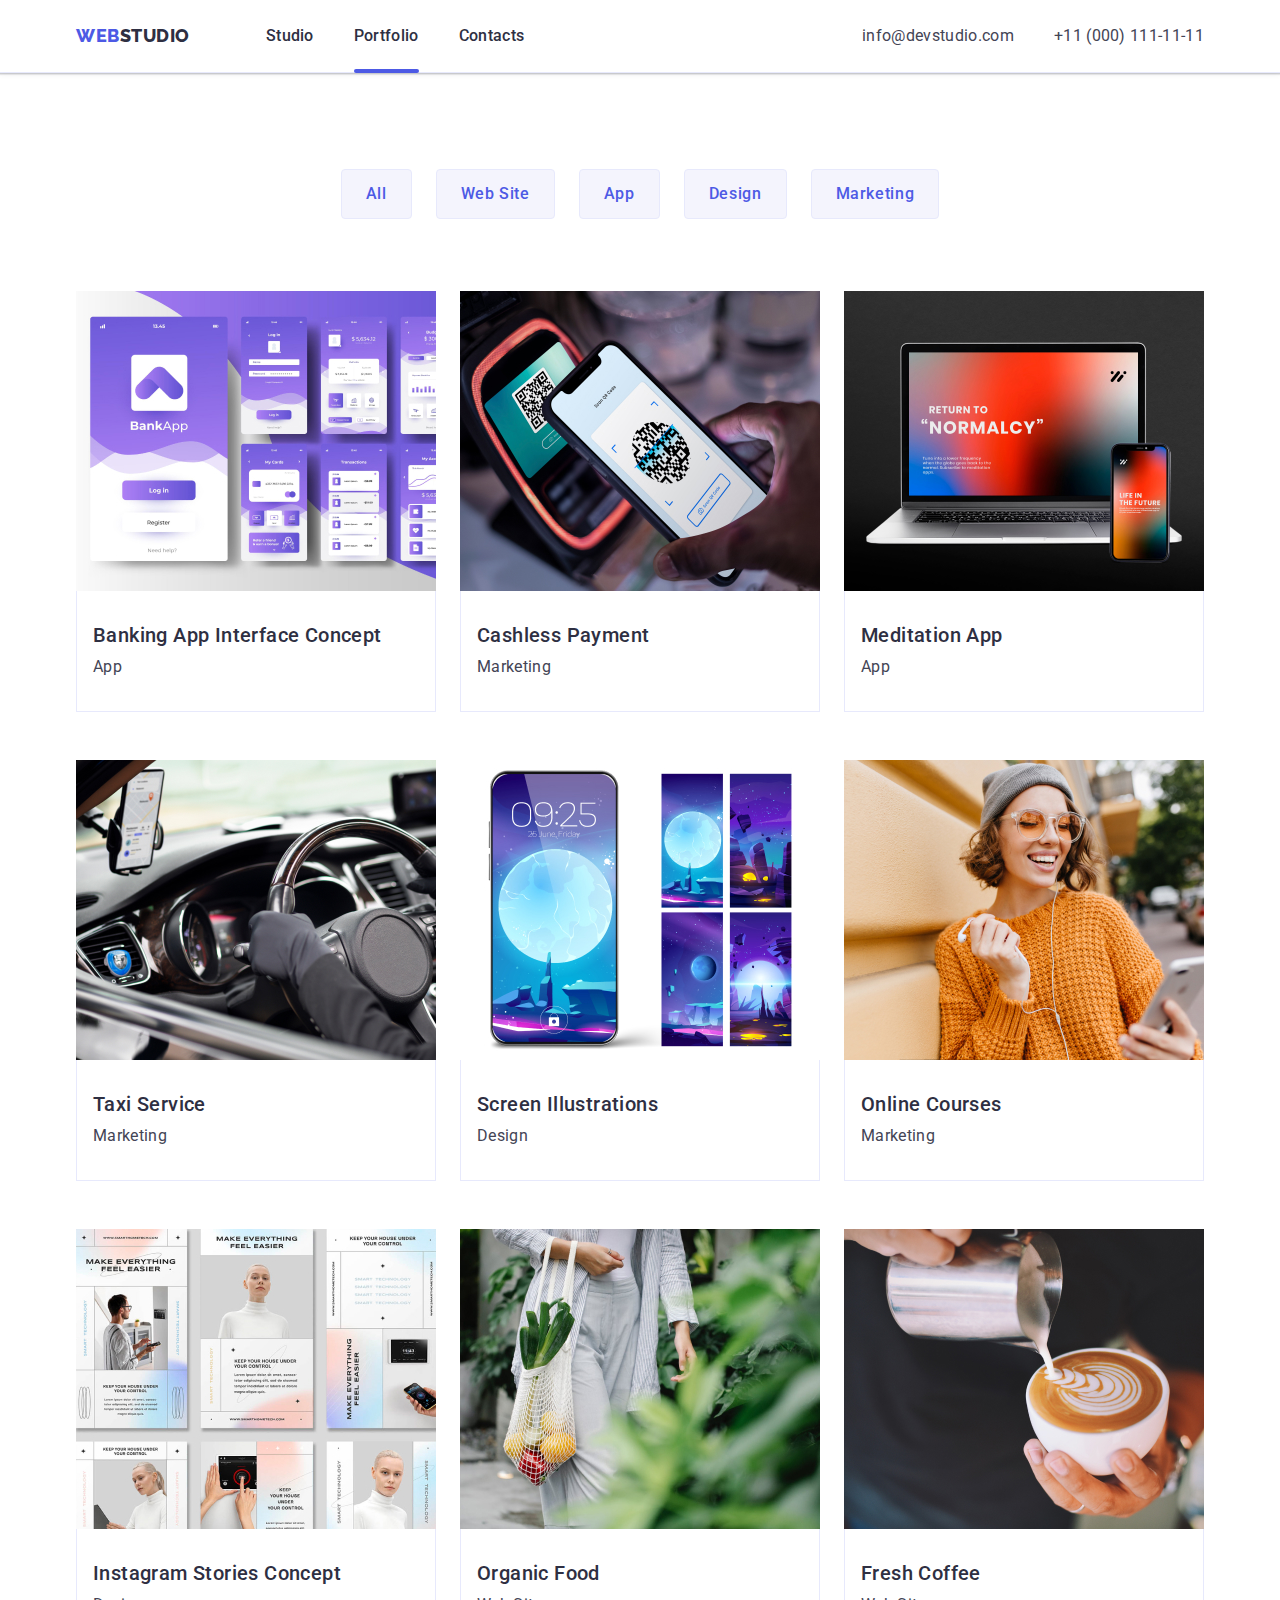
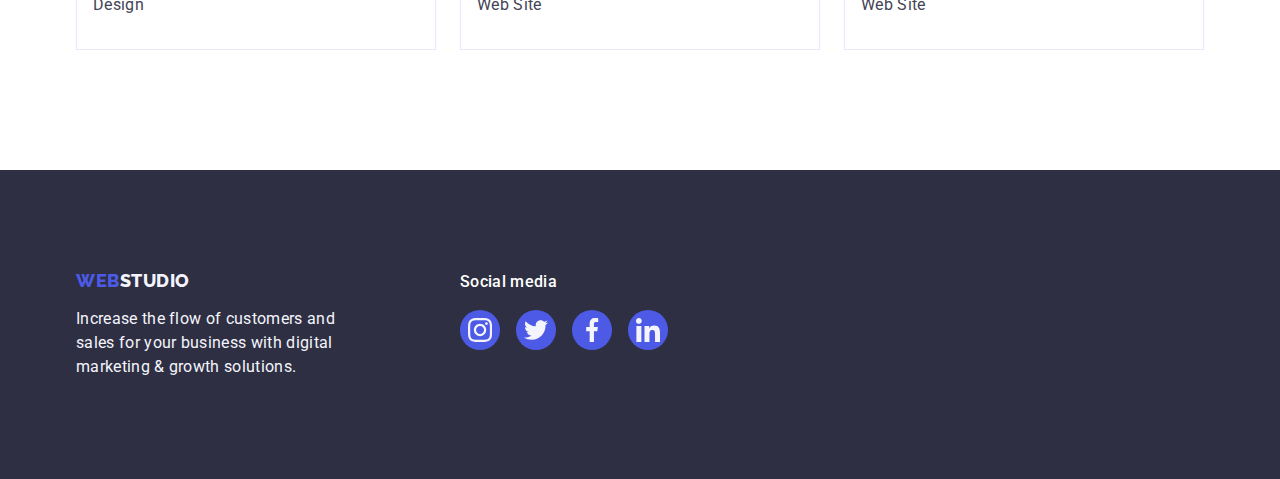
==== portfolio.html @ 4b66724e "Add files via upload" ====
<!DOCTYPE html>
<html lang="en">
  <head>
    <meta charset="UTF-8" />
    <meta http-equiv="X-UA-Compatible" content="IE=edge" />
    <meta name="viewport" content="width=device-width, initial-scale=1.0" />
    <title>Document</title>
    <link rel="preconnect" href="https://fonts.googleapis.com" />
    <link rel="preconnect" href="https://fonts.gstatic.com" crossorigin />
    <link
      href="https://fonts.googleapis.com/css2?family=Raleway:wght@800&family=Roboto:wght@400;500;700;900&display=swap"
      rel="stylesheet"
    />
    <link
      rel="stylesheet"
      href="https://cdnjs.cloudflare.com/ajax/libs/modern-normalize/1.1.0/modern-normalize.min.css"
    />
    <link rel="stylesheet" href="./css/styles.css" />
  </head>
  <body class="page">
    <!-- Хедер -->
    <header class="page-header">
      <div class="container">
        <nav class="main-nav">
          <a href="./index.html" class="logo link">
            Web<span class="logo-primary">Studio</span></a
          >
          <ul class="site-nav list">
            <li class="header-item">
              <a class="header-active" href="./index.html" class="link"
                >Studio</a
              >
            </li>
            <li class="header-item">
              <a
                class="header-active current"
                href="./portfolio.html"
                class="link"
                >Portfolio</a
              >
            </li>
            <li class="header-item">
              <a class="header-active" href="" class="link">Contacts</a>
            </li>
          </ul>
          <address class="address">
            <ul class="address-list">
              <li>
                <a href="mailto:info@devstudio.com" class="link"
                  >info@devstudio.com</a
                >
              </li>
              <li>
                <a href="tel:+110001111111" class="link">+11 (000) 111-11-11</a>
              </li>
            </ul>
          </address>
        </nav>
      </div>
    </header>
    <main>
      <!-- Секція кнопок-фільтрів -->
      <section class="section-portfolio">
        <div class="container">
          <h1 class="visually-hidden">Filters</h1>
          <ul class="button-list">
            <li>
              <button type="button" class="button secondary pointer">
                All
              </button>
            </li>
            <li>
              <button type="button" class="button secondary pointer">
                Web Site
              </button>
            </li>
            <li>
              <button type="button" class="button secondary pointer">
                App
              </button>
            </li>
            <li>
              <button type="button" class="button secondary pointer">
                Design
              </button>
            </li>
            <li>
              <button type="button" class="button secondary pointer">
                Marketing
              </button>
            </li>
          </ul>

          <!-- Портфоліо -->
          <ul class="list-portfolio">
            <li class="portfolio-items">
              <a href="" class="portfolio-link">
                <div class="image-box">
                  <img
                    src="./images/banking.jpg"
                    alt="photo of Banking App Interface Concept"
                    width="360"
                  />
                  <div class="overlay">
                    <p class="overlay-text">
                      14 Stylish and User-Friendly App Design Concepts · Task
                      Manager App · Calorie Tracker App · Exotic Fruit Ecommerce
                      App · Cloud Storage App
                    </p>
                  </div>
                </div>
                <div class="portfolio-text">
                  <h2 class="section-list">Banking App Interface Concept</h2>
                  <p class="portfolio-description">App</p>
                </div>
              </a>
            </li>
            <li class="portfolio-items">
              <a href="" class="portfolio-link">
                <div class="image-box">
                  <img
                    src="./images/cashless.jpg"
                    alt="photo of Cashless Payment"
                    width="360"
                  />
                  <div class="overlay">
                    <p class="overlay-text">
                      14 Stylish and User-Friendly App Design Concepts · Task
                      Manager App · Calorie Tracker App · Exotic Fruit Ecommerce
                      App · Cloud Storage App
                    </p>
                  </div>
                </div>
                <div class="portfolio-text">
                  <h2 class="section-list">Cashless Payment</h2>
                  <p class="portfolio-description">Marketing</p>
                </div>
              </a>
            </li>
            <li class="portfolio-items">
              <a href="" class="portfolio-link">
                <div class="image-box">
                  <img
                    src="./images/meditationapp.jpg"
                    alt="photo of interface of Meditation App"
                    width="360"
                  />
                  <div class="overlay">
                    <p class="overlay-text">
                      14 Stylish and User-Friendly App Design Concepts · Task
                      Manager App · Calorie Tracker App · Exotic Fruit Ecommerce
                      App · Cloud Storage App
                    </p>
                  </div>
                </div>
                <div class="portfolio-text">
                  <h2 class="section-list">Meditation App</h2>
                  <p class="portfolio-description">App</p>
                </div>
              </a>
            </li>
            <li class="portfolio-items">
              <a href="" class="portfolio-link">
                <div class="image-box">
                  <img
                    src="./images/taxi.jpg"
                    alt="photo of steering wheel and hands"
                    width="360"
                  />
                  <div class="overlay">
                    <p class="overlay-text">
                      14 Stylish and User-Friendly App Design Concepts · Task
                      Manager App · Calorie Tracker App · Exotic Fruit Ecommerce
                      App · Cloud Storage App
                    </p>
                  </div>
                </div>
                <div class="portfolio-text">
                  <h2 class="section-list">Taxi Service</h2>
                  <p class="portfolio-description">Marketing</p>
                </div>
              </a>
            </li>
            <li class="portfolio-items">
              <a href="" class="portfolio-link">
                <div class="image-box">
                  <img
                    src="./images/screen.jpg"
                    alt="photo of Screen Illustrations"
                    width="360"
                  />
                  <div class="overlay">
                    <p class="overlay-text">
                      14 Stylish and User-Friendly App Design Concepts · Task
                      Manager App · Calorie Tracker App · Exotic Fruit Ecommerce
                      App · Cloud Storage App
                    </p>
                  </div>
                </div>
                <div class="portfolio-text">
                  <h2 class="section-list">Screen Illustrations</h2>
                  <p class="portfolio-description">Design</p>
                </div>
              </a>
            </li>
            <li class="portfolio-items">
              <a href="" class="portfolio-link">
                <div class="image-box">
                  <img
                    src="./images/online.jpg"
                    alt="photo of woman talking on her phone by video connection"
                    width="360"
                  />
                  <div class="overlay">
                    <p class="overlay-text">
                      14 Stylish and User-Friendly App Design Concepts · Task
                      Manager App · Calorie Tracker App · Exotic Fruit Ecommerce
                      App · Cloud Storage App
                    </p>
                  </div>
                </div>
                <div class="portfolio-text">
                  <h2 class="section-list">Online Courses</h2>
                  <p class="portfolio-description">Marketing</p>
                </div>
              </a>
            </li>
            <li class="portfolio-items">
              <a href="" class="portfolio-link">
                <div class="image-box">
                  <img
                    src="./images/instagram.jpg"
                    alt="photo of instructions how to make Instagram Stories"
                    width="360"
                  />
                  <div class="overlay">
                    <p class="overlay-text">
                      14 Stylish and User-Friendly App Design Concepts · Task
                      Manager App · Calorie Tracker App · Exotic Fruit Ecommerce
                      App · Cloud Storage App
                    </p>
                  </div>
                </div>
                <div class="portfolio-text">
                  <h2 class="section-list">Instagram Stories Concept</h2>
                  <p class="portfolio-description">Design</p>
                </div>
              </a>
            </li>
            <li class="portfolio-items">
              <a href="" class="portfolio-link">
                <div class="image-box">
                  <img
                    src="./images/organic.jpg"
                    alt="photo of woman carrying fruits"
                    width="360"
                  />
                  <div class="overlay">
                    <p class="overlay-text">
                      14 Stylish and User-Friendly App Design Concepts · Task
                      Manager App · Calorie Tracker App · Exotic Fruit Ecommerce
                      App · Cloud Storage App
                    </p>
                  </div>
                </div>
                <div class="portfolio-text">
                  <h2 class="section-list">Organic Food</h2>
                  <p class="portfolio-description">Web Site</p>
                </div>
              </a>
            </li>
            <li class="portfolio-items">
              <a href="" class="portfolio-link">
                <div class="image-box">
                  <img
                    src="./images/fresh.jpg"
                    alt="photo of man making coffee"
                    width="360"
                  />
                  <div class="overlay">
                    <p class="overlay-text">
                      14 Stylish and User-Friendly App Design Concepts · Task
                      Manager App · Calorie Tracker App · Exotic Fruit Ecommerce
                      App · Cloud Storage App
                    </p>
                  </div>
                </div>
                <div class="portfolio-text">
                  <h2 class="section-list">Fresh Coffee</h2>
                  <p class="portfolio-description">Web Site</p>
                </div>
              </a>
            </li>
          </ul>
        </div>
      </section>
    </main>

    <!-- Футер -->
    <footer class="page-footer">
      <div class="footer-container">
        <div class="footer-socials">
          <a href="./index.html" class="logo link">
            Web<span class="logo-footer">Studio</span></a
          >
          <p class="footer-description">
            Increase the flow of customers and sales for your business with
            digital marketing & growth solutions.
          </p>
        </div>
        <div>
          <p class="footer-media">Social media</p>
          <ul class="footer-list">
            <li class="footer-item">
              <a class="footer-link" href="">
                <svg class="footer-net" width="24" height="24">
                  <use href="./images/icons.svg#icon-instagram"></use>
                </svg>
              </a>
            </li>
            <li class="footer-item">
              <a class="footer-link" href="">
                <svg class="footer-net" width="24" height="24">
                  <use href="./images/icons.svg#icon-twitter"></use>
                </svg>
              </a>
            </li>
            <li class="footer-item">
              <a class="footer-link" href="">
                <svg class="footer-net" width="24" height="24">
                  <use href="./images/icons.svg#icon-facebook"></use>
                </svg>
              </a>
            </li>
            <li class="footer-item">
              <a class="footer-link" href="">
                <svg class="footer-net" width="24" height="24">
                  <use href="./images/icons.svg#icon-linkedin"></use>
                </svg>
              </a>
            </li>
          </ul>
        </div>
      </div>
    </footer>
  </body>
</html>
---- css/styles.css ----
:root {
  --primary-text-color: #2e2f42;
  --secondary-text-color: #434455;
  --primary-white-color: #ffffff;
  --secondary-white-color: #f4f4fd;
  --accent-color: #4d5ae5;
  --accent-hover-color: #404bbf;
  --border-btn-color: #e7e9fc;
  --footer-hover-color: #31d0aa;
  --animation-transition: 250ms cubic-bezier(0.4, 0, 0.2, 1);
}
body {
  color: var(--secondary-text-color);
  background-color: var(--primary-white-color);
  font-family: Roboto, sans-serif;
  letter-spacing: 0.02em;
}
/* колір основного тексту #2E2F42 */
/* колір меншого тексту #434455 */
/* білий колір #FFFFFF */
/* синій з вебстудіо і тексту кнопок фільтру #4D5AE5 */
/* фон кнопок фільтру при наведенні #404BBF */
/* фон кнопок фільтру без наведення і текст футера #F4F4FD */

/* Логотипи */
.logo {
  display: inline-block;
  color: var(--accent-color);
  font-family: Raleway, sans-serif;
  letter-spacing: 0.03em;
  font-weight: 800;
  font-size: 18px;
  line-height: 1.17;
  text-transform: uppercase;
  margin-right: 76px;
}
footer .logo {
  margin-bottom: 16px;
}
.logo-primary {
  color: var(--primary-text-color);
  font-family: Raleway, sans-serif;
  letter-spacing: 0.03em;
  font-weight: 800;
  font-size: 18px;
  line-height: 1.17;
  text-transform: uppercase;
}
.logo-footer {
  color: var(--secondary-white-color);
  font-family: Raleway, sans-serif;
  letter-spacing: 0.03em;
  font-weight: 800;
  font-size: 18px;
  line-height: 1.17;
  text-transform: uppercase;
}

/* Атрибути */
.link {
  text-decoration: none;
}
.list {
  padding: 0;
  margin: 0;
  list-style: none;
  display: flex;
  justify-content: center;
  gap: 24px;
}
img {
  display: block;
}
p {
  margin: 0;
}

/* Хедер */
.page-header {
  border-bottom: 1px solid #e7e9fc;
  box-shadow: 0px 2px 1px rgba(46, 47, 66, 0.08),
    0px 1px 1px rgba(46, 47, 66, 0.16), 0px 1px 6px rgba(46, 47, 66, 0.08);
}
.main-nav {
  display: flex;
  align-items: center;
}
.site-nav {
  display: flex;
  gap: 40px;
}
.site-nav a {
  display: block;
  color: var(--primary-text-color);
  font-weight: 500;
  font-size: 16px;
  line-height: 1.5;
  text-decoration: none;
  padding-top: 24px;
  padding-bottom: 24px;
  transition: color var(--animation-transition);
}
.site-nav a:hover,
.site-nav a:focus {
  color: var(--accent-hover-color);
}
.site-nav a {
  position: relative;
}
.current::after {
  display: block;
  content: "";
  position: absolute;
  border-radius: 2px;
  background-color: var(--accent-color);
  width: 100%;
  height: 4px;
  bottom: -1px;
  left: 0;
}
/* contacts */
.address-list {
  padding: 0;
  margin: 0;
  list-style: none;
  display: flex;
  gap: 40px;
}
address a {
  display: flex;
  color: var(--secondary-text-color);
  font-weight: 400;
  font-size: 16px;
  line-height: 1.5;
  text-decoration: none;
  transition: color var(--animation-transition);
}
.address {
  font-style: normal;
  margin-left: auto;
}
.address .link:hover,
.address .link:focus {
  color: var(--accent-hover-color);
}

/* Герой */
.hero-title {
  color: var(--primary-white-color);
  font-weight: 700;
  font-size: 56px;
  line-height: 1.07;
  letter-spacing: 0.02em;
  margin: auto;
  margin-bottom: 48px;
  max-width: 496px;
  text-align: center;
}
.hero {
  background-color: var(--primary-text-color);
  background-image: linear-gradient(
      rgba(46, 47, 66, 0.7),
      rgba(46, 47, 66, 0.7)
    ),
    url(../images/people-office.jpg);
  max-width: 1440px;
  text-align: center;
  padding-top: 188px;
  padding-bottom: 188px;
  background-repeat: no-repeat;
  background-position: center;
  background-size: cover;
  margin-left: auto;
  margin-right: auto;
}

/* Секція ВЛАСТИВОСТІ */
.section-features {
  padding-top: 120px;
  padding-bottom: 120px;
}
.features-list {
  padding: 0;
  margin: 0;
  list-style: none;
  display: flex;
  gap: 24px;
}
.feature-name {
  width: calc((100% - 72px) / 4);
}
.features-icons {
  display: flex;
  align-items: center;
  justify-content: center;
  height: 112px;
  background-color: var(--secondary-white-color);
  border-radius: 4px;
  margin-bottom: 8px;
}
.features-title {
  margin-top: 8px;
  margin-bottom: 8px;
  color: var(--primary-text-color);
  font-weight: 500;
  font-size: 20px;
  line-height: 1.2;
  letter-spacing: 0.02em;
}
.features-description {
  color: var(--secondary-text-color);
  font-weight: 400;
  font-size: 16px;
  line-height: 1.5;
  margin-top: 0;
  margin-bottom: 0;
}

/* Секція РОБОТИ */
.section-works {
  padding-bottom: 120px;
}
.works-list {
  padding: 0;
  margin: 0;
  list-style: none;
  display: flex;
  gap: 24px;
}
.section-title {
  margin-top: 0;
  margin-bottom: 72px;
  color: var(--primary-text-color);
  font-weight: 700;
  font-size: 36px;
  line-height: 1.1;
  text-align: center;
  text-transform: capitalize;
  letter-spacing: 0.02em;
}

/* Секція КОМАНДА */
.section-description {
  color: var(--secondary-text-color);
  font-weight: 400;
  font-size: 16px;
  line-height: 1.5;
  margin-top: 0;
  margin-bottom: 8px;
}
.section-team {
  background-color: var(--secondary-white-color);
  padding-top: 120px;
  padding-bottom: 120px;
}
.section-workers {
  background-color: #ffffff;
  border-radius: 0px 0px 4px 4px;
  box-shadow: 0px 1px 6px rgba(46, 47, 66, 0.08),
    0px 1px 1px rgba(46, 47, 66, 0.16), 0px 2px 1px rgba(46, 47, 66, 0.08);
}
.team-list {
  padding: 0;
  margin: 0;
  list-style: none;
  display: flex;
  gap: 24px;
}
.worker {
  padding: 32px 0;
}
.worker-name {
  margin-top: 0;
  margin-bottom: 8px;
  color: var(--primary-text-color);
  font-weight: 500;
  font-size: 20px;
  line-height: 1.2;
  letter-spacing: 0.02em;
}
.section-team .worker-name {
  text-align: center;
}
.section-team .section-description {
  text-align: center;
}
.worker-socials {
  display: flex;
  justify-content: center;
  gap: 24px;
  padding: 0;
}
.social-item {
  width: 40px;
  height: 40px;
  list-style: none;
}
.social-link {
  width: 100%;
  height: 100%;
  background-color: var(--accent-color);
  border-radius: 50%;
  display: flex;
  align-items: center;
  justify-content: center;
  transition: background-color var(--animation-transition);
}
.social-link:hover,
.social-link:focus {
  background-color: var(--accent-hover-color);
}
.social-net {
  fill: var(--secondary-white-color);
}

/* Секція ЗАМОВНИКИ */
.section-customers {
  padding-top: 120px;
  padding-bottom: 120px;
}
.customers-list {
  display: flex;
  gap: 24px;
  list-style: none;
  margin-top: 0;
  margin-bottom: 0;
  padding-left: 0;
}
.customer-item {
  width: calc((100%-120px) / 6);
  height: 88px;
}
.customer-link {
  height: 100%;
  width: 100%;
  border: 1px solid #8e8f99;
  border-radius: 4px;
  display: flex;
  align-items: center;
  justify-content: center;
  color: #8e8f99;
  transition: color var(--animation-transition),
    border-color var(--animation-transition);
}
.customer-link:hover,
.customer-link:focus {
  color: var(--accent-hover-color);
  border-color: var(--accent-hover-color);
}
.customer-company {
  fill: currentColor;
}

/* секція портфоліо */
.section-portfolio {
  padding-top: 96px;
  padding-bottom: 120px;
}
.list-portfolio {
  padding: 0;
  margin: 0;
  list-style: none;
  display: flex;
  flex-wrap: wrap;
  column-gap: 24px;
  row-gap: 48px;
}
.section-list {
  color: var(--primary-text-color);
  font-weight: 500;
  font-size: 20px;
  line-height: 1.2;
  letter-spacing: 0.02em;
  margin-top: 0;
  margin-bottom: 8px;
}
.portfolio-description {
  color: var(--secondary-text-color);
  font-weight: 400;
  font-size: 16px;
  line-height: 1.5;
  margin-top: 0;
}
.portfolio-items {
  width: 360px;
}
.portfolio-text {
  padding: 32px 16px;
  border: 1px solid #e7e9fc;
  border-top: none;
}
.portfolio-link {
  text-decoration: none;
  display: block;
  transition: box-shadow var(--animation-transition);
}
.portfolio-link:hover,
.portfolio-link:focus {
  box-shadow: 0px 1px 6px rgba(46, 47, 66, 0.08),
    0px 1px 1px rgba(46, 47, 66, 0.16), 0px 2px 1px rgba(46, 47, 66, 0.08);
}
.image-box {
  position: relative;
  overflow: hidden;
}
.overlay {
  position: absolute;
  top: 0;
  left: 0;
  width: 100%;
  height: 100%;
  background-color: var(--accent-color);
  padding-left: 32px;
  padding-right: 32px;
  padding-top: 40px;
  transform: translateY(100%);
  transition: transform var(--animation-transition);
}
.portfolio-link:hover .overlay {
  transform: translateY(0%);
}
.overlay-text {
  color: var(--secondary-white-color);
}

/* Футер */
.footer-description {
  color: var(--secondary-white-color);
  font-weight: 400;
  font-size: 16px;
  line-height: 1.5;
  max-width: 264px;
  margin-top: 0;
  margin-bottom: 0;
}
.page-footer {
  background-color: var(--primary-text-color);
  padding-top: 100px;
  padding-bottom: 100px;
}
.footer-socials {
  margin-right: 120px;
}
.footer-media {
  font-weight: 500;
  font-size: 16px;
  line-height: 1.5;
  letter-spacing: 0.02em;
  color: var(--primary-white-color);
  margin: 0;
  margin-bottom: 16px;
}
.footer-list {
  display: flex;
  gap: 16px;
  list-style: none;
  padding: 0;
  margin-top: 0;
  margin-bottom: 0;
}
.footer-item {
  width: 40px;
  height: 40px;
}
.footer-link {
  width: 100%;
  height: 100%;
  background-color: var(--accent-color);
  border-radius: 50%;
  display: flex;
  align-items: center;
  justify-content: center;
  transition: background-color var(--animation-transition);
}
.footer-link:hover,
.footer-link:focus {
  background-color: var(--footer-hover-color);
}
.footer-net {
  fill: var(--secondary-white-color);
}
/* Кнопки */
button {
  color: var(--primary-white-color);
  background-color: var(--primary-text-color);
}
.button-list {
  padding: 0;
  margin: 0;
  list-style: none;
  display: flex;
  justify-content: center;
  gap: 24px;
  margin-bottom: 72px;
}
.button.primary {
  display: block;
  color: var(--primary-white-color);
  background-color: var(--accent-color);
  font-family: Roboto, sans-serif;
  font-weight: 500;
  font-size: 16px;
  line-height: 1.5;
  align-items: center;
  letter-spacing: 0.04em;
  border-radius: 4px;
  padding: 16px 32px;
  min-width: 169px;
  text-align: center;
  height: 56px;
  border: none;
  margin: 0 auto;
  transition: background-color var(--animation-transition);
}
.button.primary:hover,
.button.primary:focus {
  background-color: var(--accent-hover-color);
}
.button.secondary {
  color: var(--accent-color);
  background-color: var(--secondary-white-color);
  font-family: Roboto, sans-serif;
  font-weight: 500;
  font-size: 16px;
  line-height: 1.5;
  align-items: center;
  text-align: center;
  letter-spacing: 0.04em;
  border-radius: 4px;
  padding: 12px 24px;
  border: 1px solid var(--border-btn-color);
  transition: color var(--animation-transition),
  background-color var(--animation-transition),
  box-shadow var(--animation-transition),
  border var(--animation-transition);
}
.button.secondary:hover,
.button.secondary:focus {
  color: var(--primary-white-color);
  background-color: var(--accent-hover-color);
  border: 1px solid transparent;
  box-shadow: 0px 3px 1px rgba(0, 0, 0, 0.1), 0px 2px 1px rgba(0, 0, 0, 0.08),
    0px 2px 2px rgba(0, 0, 0, 0.12);
}
.pointer {
  cursor: pointer;
}

.visually-hidden {
  position: absolute;
  width: 1px;
  height: 1px;
  margin: -1px;
  border: 0;
  padding: 0;
  white-space: nowrap;
  clip-path: inset(100%);
  clip: rect(0 0 0 0);
  overflow: hidden;
}

/* контейнер */

.container {
  margin-left: auto;
  margin-right: auto;
  width: 1158px;
  padding-left: 15px;
  padding-right: 15px;
}
.footer-container {
  margin-left: auto;
  margin-right: auto;
  width: 1158px;
  padding-left: 15px;
  padding-right: 15px;
  display: flex;
  align-items: baseline;
}

/* МОДАЛКА */
.backdrop.is-hidden {
  opacity: 0;
  visibility: hidden;
  pointer-events: none;
}
.backdrop {
  position: fixed;
  width: 100%;
  height: 100%;
  top: 0;
  left: 0;
  background: rgba(46, 47, 66, 0.4);
  transition: opacity var(--animation-transition),
    visibility var(--animation-transition);
}
.modal {
  position: absolute;
  top: 50%;
  left: 50%;
  transform: translate(-50%, -50%) scale(1);
  width: 408px;
  min-height: 584px;
  background-color: #fcfcfc;
  border-radius: 4px;
  box-shadow: 0px 1px 1px rgba(0, 0, 0, 0.14), 0px 1px 3px rgba(0, 0, 0, 0.12),
    0px 2px 1px rgba(0, 0, 0, 0.2);
  transition: transform var(--animation-transition);
}
.backdrop.is-hidden .modal {
  transform: translate(-50%, -50%) scale(0.4);
}
.close-btn {
  position: absolute;
  display: flex;
  align-items: center;
  justify-content: center;
  right: 32px;
  top: 32px;
  width: 24px;
  height: 24px;
  border-radius: 50%;
  background-color: var(--border-btn-color);
  border: 1px solid rgba(0, 0, 0, 0.1);
  cursor: pointer;
}
.modal-close {
  color: var(--primary-text-color);
}
.close-btn:hover,
.close-btn:focus {
  background-color: var(--accent-hover-color);
}
.close-btn:hover .modal-close {
  fill: var(--primary-white-color);
}
.close-btn:focus .modal-close {
  fill: var(--primary-white-color);
}
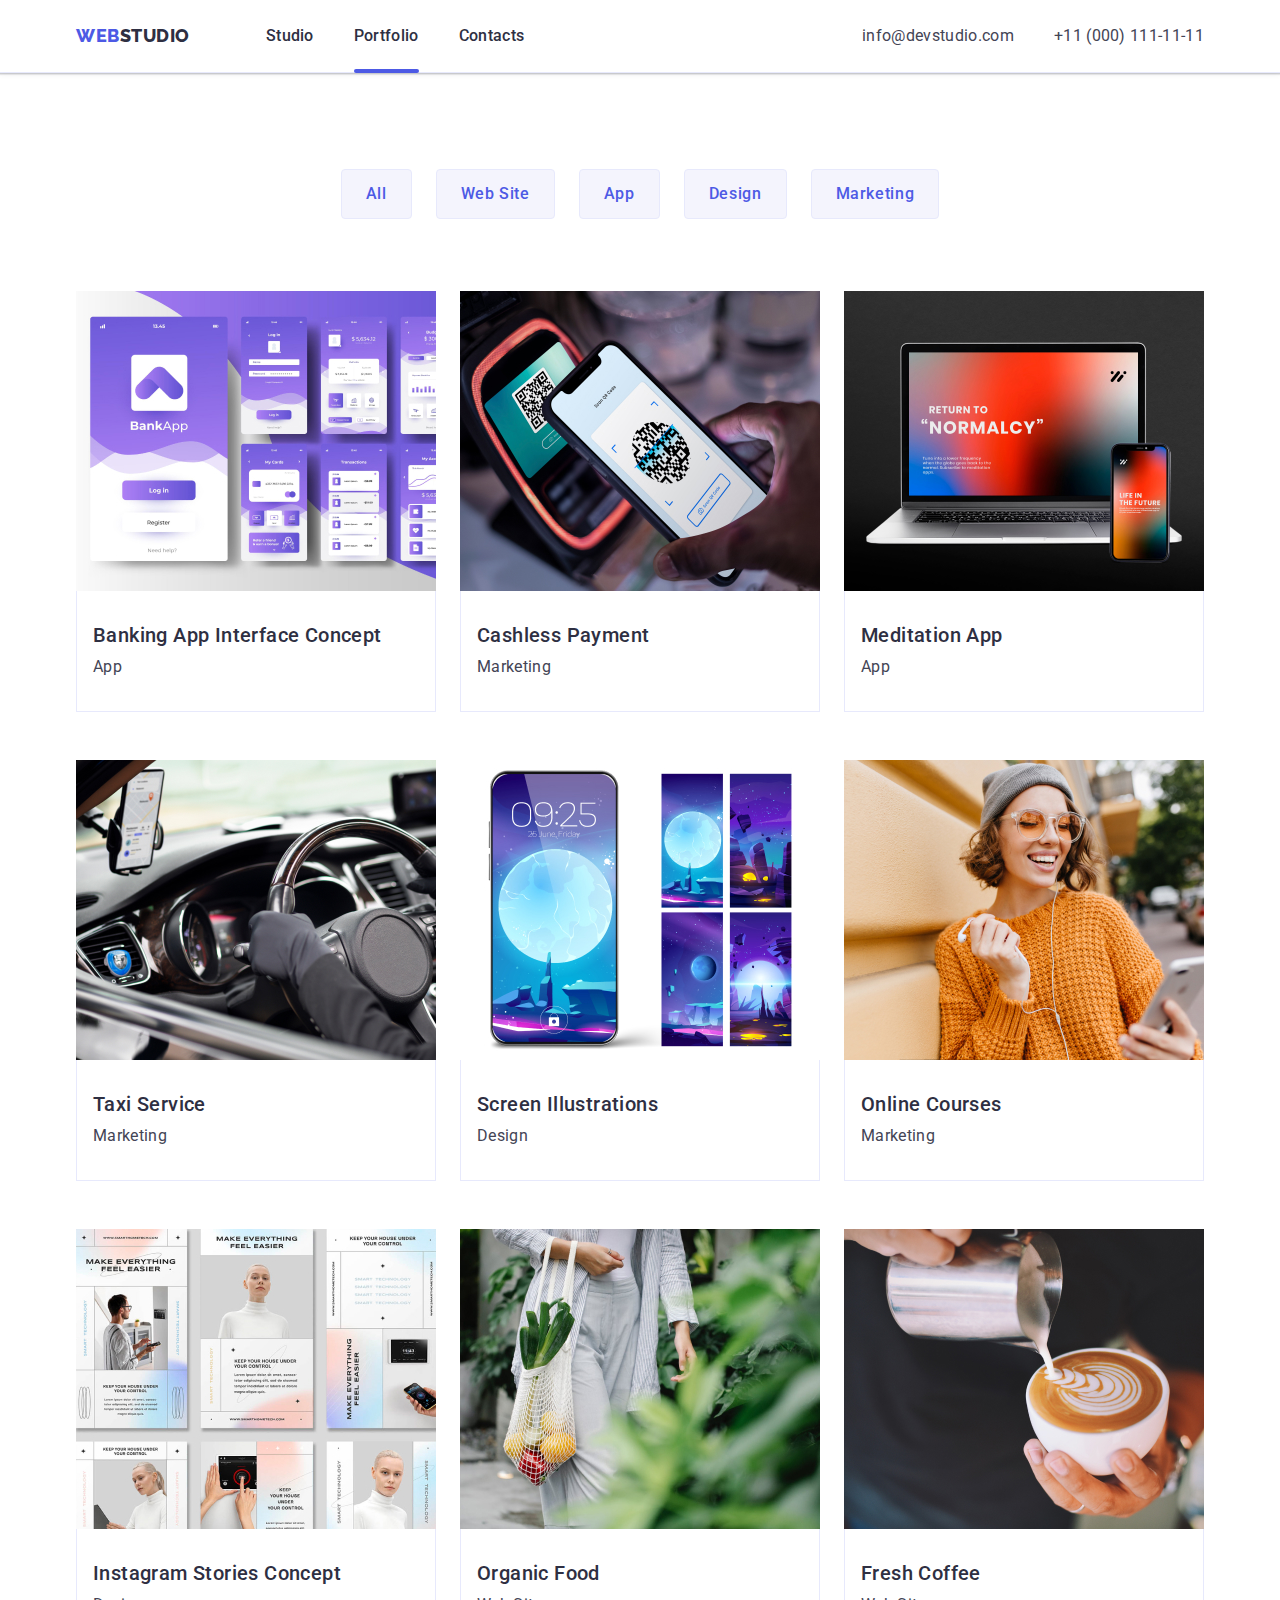
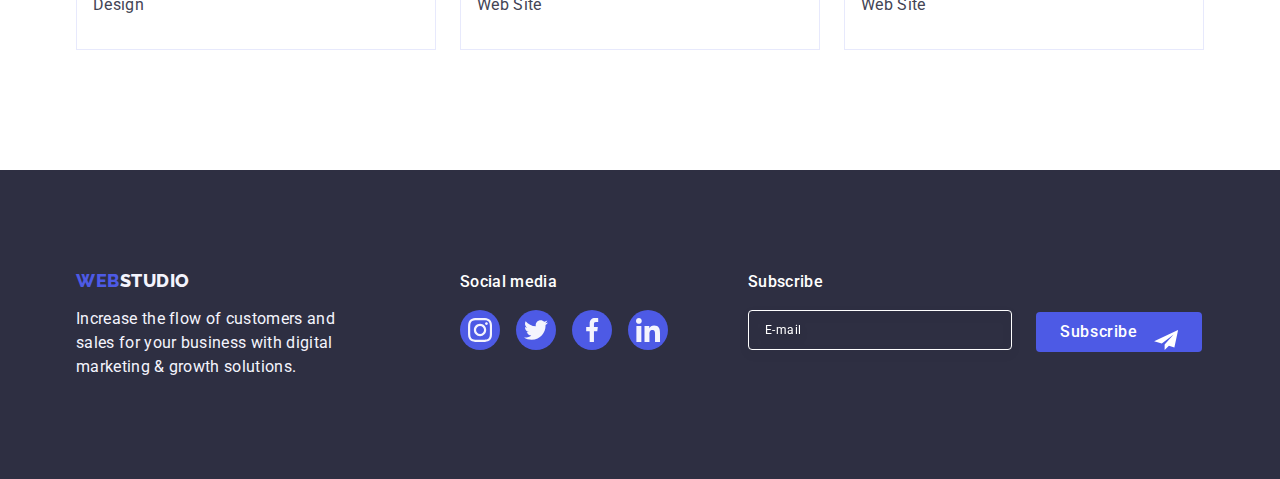
==== commit 9bf649ef: "add footer subcr" ====
--- a/portfolio.html
+++ b/portfolio.html
@@ -341,6 +341,28 @@
             </li>
           </ul>
         </div>
+        <div>
+          <p class="footer-media">Subscribe</p>
+          <ul class="label-list">
+            <li>
+              <label class="footer-label" for="">
+                <textarea
+                  class="footer-email"
+                  name="email"
+                  placeholder="E-mail"
+                ></textarea>
+              </label>
+            </li>
+            <li>
+              <button class="footer-btn" type="submit">
+                Subscribe
+                <svg class="subscribe-icon" width="24" height="20">
+                  <use href="./images/subscribe.svg#icon-icon-subscribe"></use>
+                </svg>
+              </button>
+            </li>
+          </ul>
+        </div>
       </div>
     </footer>
   </body>
--- a/css/styles.css
+++ b/css/styles.css
@@ -22,7 +22,7 @@
 /* фон кнопок фільтру при наведенні #404BBF */
 /* фон кнопок фільтру без наведення і текст футера #F4F4FD */
 
-/* Логотипи */
+/* ===============Логотипи==================== */
 .logo {
   display: inline-block;
   color: var(--accent-color);
@@ -56,7 +56,7 @@
   text-transform: uppercase;
 }
 
-/* Атрибути */
+/* ====================АТРИБУТИ============================ */
 .link {
   text-decoration: none;
 }
@@ -74,8 +74,11 @@
 p {
   margin: 0;
 }
-
-/* Хедер */
+textarea {
+  resize: none;
+}
+
+/* ============================ХЕДЕР===================== */
 .page-header {
   border-bottom: 1px solid #e7e9fc;
   box-shadow: 0px 2px 1px rgba(46, 47, 66, 0.08),
@@ -118,7 +121,7 @@
   bottom: -1px;
   left: 0;
 }
-/* contacts */
+/* ===========================КОНТАКТИ===================== */
 .address-list {
   padding: 0;
   margin: 0;
@@ -144,7 +147,7 @@
   color: var(--accent-hover-color);
 }
 
-/* Герой */
+/* ============================ГЕРОЙ============================ */
 .hero-title {
   color: var(--primary-white-color);
   font-weight: 700;
@@ -174,7 +177,7 @@
   margin-right: auto;
 }
 
-/* Секція ВЛАСТИВОСТІ */
+/* ========================Секція ВЛАСТИВОСТІ=================== */
 .section-features {
   padding-top: 120px;
   padding-bottom: 120px;
@@ -216,7 +219,7 @@
   margin-bottom: 0;
 }
 
-/* Секція РОБОТИ */
+/* =======================Секція РОБОТИ========================= */
 .section-works {
   padding-bottom: 120px;
 }
@@ -239,7 +242,7 @@
   letter-spacing: 0.02em;
 }
 
-/* Секція КОМАНДА */
+/* =========================Секція КОМАНДА====================== */
 .section-description {
   color: var(--secondary-text-color);
   font-weight: 400;
@@ -313,7 +316,7 @@
   fill: var(--secondary-white-color);
 }
 
-/* Секція ЗАМОВНИКИ */
+/* ========================Секція ЗАМОВНИКИ====================== */
 .section-customers {
   padding-top: 120px;
   padding-bottom: 120px;
@@ -351,7 +354,7 @@
   fill: currentColor;
 }
 
-/* секція портфоліо */
+/* ========================секція портфоліо====================== */
 .section-portfolio {
   padding-top: 96px;
   padding-bottom: 120px;
@@ -423,7 +426,7 @@
   color: var(--secondary-white-color);
 }
 
-/* Футер */
+/* ==========================ФУТЕР=========================== */
 .footer-description {
   color: var(--secondary-white-color);
   font-weight: 400;
@@ -457,6 +460,7 @@
   padding: 0;
   margin-top: 0;
   margin-bottom: 0;
+  margin-right: 80px;
 }
 .footer-item {
   width: 40px;
@@ -479,7 +483,62 @@
 .footer-net {
   fill: var(--secondary-white-color);
 }
-/* Кнопки */
+.label-list {
+  display: flex;
+  align-items: center;
+  gap: 24px;
+  list-style: none;
+  padding: 0;
+}
+.footer-email {
+  min-width: 264px;
+  height: 40px;
+  padding: 7px 16px;
+  border: 1px solid var(--primary-white-color);
+  filter: drop-shadow(0px 4px 4px rgba(0, 0, 0, 0.15));
+  border-radius: 4px;
+  background-color: transparent;
+}
+.footer-email:focus {
+  border: 1px solid var(--accent-color);
+}
+.footer-email::placeholder {
+  font-weight: 400;
+  font-size: 12px;
+  line-height: 2;
+  display: flex;
+  align-items: center;
+  letter-spacing: 0.04em;
+  color: var(--primary-white-color);
+}
+.footer-btn {
+  color: var(--primary-white-color);
+  background-color: var(--accent-color);
+  font-family: Roboto, sans-serif;
+  font-weight: 500;
+  font-size: 16px;
+  line-height: 1.5;
+  align-items: center;
+  text-align: center;
+  letter-spacing: 0.04em;
+  border-radius: 4px;
+  min-width: 165px;
+  height: 40px;
+  padding: 8px 64px 8px 24px;
+  border: none;
+  transition: background-color var(--animation-transition);
+}
+.footer-btn:hover,
+.footer-btn:focus {
+  background-color: var(--accent-hover-color);
+}
+.subscribe-icon {
+  margin: 10px 24px 10px 16px;
+  align-items: center;
+  position: absolute;
+  fill: currentColor;
+}
+/* -============================Кнопки==========================- */
 button {
   color: var(--primary-white-color);
   background-color: var(--primary-text-color);
@@ -530,9 +589,8 @@
   padding: 12px 24px;
   border: 1px solid var(--border-btn-color);
   transition: color var(--animation-transition),
-  background-color var(--animation-transition),
-  box-shadow var(--animation-transition),
-  border var(--animation-transition);
+    background-color var(--animation-transition),
+    box-shadow var(--animation-transition), border var(--animation-transition);
 }
 .button.secondary:hover,
 .button.secondary:focus {
@@ -559,8 +617,7 @@
   overflow: hidden;
 }
 
-/* контейнер */
-
+/* ===========================контейнер========================= */
 .container {
   margin-left: auto;
   margin-right: auto;
@@ -578,7 +635,7 @@
   align-items: baseline;
 }
 
-/* МОДАЛКА */
+/* ==========================МОДАЛКА============================= */
 .backdrop.is-hidden {
   opacity: 0;
   visibility: hidden;
@@ -601,6 +658,8 @@
   transform: translate(-50%, -50%) scale(1);
   width: 408px;
   min-height: 584px;
+  padding-left: 24px;
+  padding-right: 24px;
   background-color: #fcfcfc;
   border-radius: 4px;
   box-shadow: 0px 1px 1px rgba(0, 0, 0, 0.14), 0px 1px 3px rgba(0, 0, 0, 0.12),
@@ -615,14 +674,16 @@
   display: flex;
   align-items: center;
   justify-content: center;
-  right: 32px;
-  top: 32px;
+  right: 24px;
+  top: 24px;
   width: 24px;
   height: 24px;
   border-radius: 50%;
   background-color: var(--border-btn-color);
   border: 1px solid rgba(0, 0, 0, 0.1);
   cursor: pointer;
+  transition: background-color var(--animation-transition),
+  fill var(--animation-transition);
 }
 .modal-close {
   color: var(--primary-text-color);
@@ -637,3 +698,136 @@
 .close-btn:focus .modal-close {
   fill: var(--primary-white-color);
 }
+
+/* НАПОВНЕННЯ МОДАЛКИ */
+.form-title {
+  font-weight: 500;
+  font-size: 16px;
+  line-height: 1.5;
+  text-align: center;
+  letter-spacing: 0.02em;
+  margin-top: 72px;
+}
+
+.form-label {
+  display: flex;
+  flex-direction: column;
+  gap: 4px;
+  margin-bottom: 8px;
+}
+.label-comment {
+  display: flex;
+  flex-direction: column;
+  gap: 4px;
+  margin-bottom: 0;
+}
+.form-name {
+  font-weight: 400;
+  font-size: 12px;
+  line-height: 1.17;
+  letter-spacing: 0.01em;
+  color: #8e8f99;
+}
+.input-wrapper {
+  position: relative;
+}
+.form-input {
+  display: block;
+  width: 100%;
+  height: 40px;
+  border: 1px solid rgba(46, 47, 66, 0.4);
+  border-radius: 4px;
+  padding: 11px 10px 11px 38px;
+  outline: 1px solid transparent;
+  transition: border var(--animation-transition);
+}
+.form-input:focus {
+  border: 1px solid var(--accent-color);
+}
+.form-input:focus + .form-icon {
+  fill: var(--accent-color);
+}
+.form-comment {
+  margin-bottom: 16px;
+  height: 120px;
+  padding: 8px 10px 8px 16px;
+  border: 1px solid rgba(46, 47, 66, 0.4);
+  border-radius: 4px;
+  outline: 1px solid transparent;
+  transition: border var(--animation-transition);
+}
+.form-comment:focus {
+  border: 1px solid var(--accent-color);
+}
+.form-comment::placeholder {
+  font-weight: 400;
+  font-size: 12px;
+  line-height: 1.17;
+  letter-spacing: 0.04em;
+  color: rgba(46, 47, 66, 0.4);
+}
+.form-btn {
+  display: block;
+  color: var(--primary-white-color);
+  background-color: var(--accent-color);
+  font-family: Roboto, sans-serif;
+  font-weight: 500;
+  font-size: 16px;
+  line-height: 1.5;
+  align-items: center;
+  letter-spacing: 0.04em;
+  border-radius: 4px;
+  padding: 16px 32px;
+  min-width: 169px;
+  text-align: center;
+  height: 56px;
+  border: none;
+  margin: 0 auto;
+  transition: background-color var(--animation-transition);
+  cursor: pointer;
+}
+.form-btn:hover,
+.form-btn:focus {
+  background-color: var(--accent-hover-color);
+}
+.form-icon {
+  position: absolute;
+  top: 50%;
+  transform: translateY(-50%);
+  left: 19px;
+  transition: fill var(--animation-transition);
+}
+.my-checkbox {
+  display: flex;
+  justify-content: center;
+  align-items: center;
+  width: 16px;
+  height: 16px;
+  border: 1px solid rgba(46, 47, 66, 0.4);
+  border-radius: 2px;
+  color: transparent;
+  transition: background-color var(--animation-transition);
+  cursor: pointer;
+}
+.icon-checkbox {
+  fill: currentColor;
+  transition: fill var(--animation-transition);
+}
+.checkbox:checked + .checkbox-wrap > .my-checkbox {
+  background-color: var(--accent-hover-color);
+  border: 1px solid var(--accent-hover-color);
+  color: var(--secondary-white-color);
+}
+.checkbox-wrap {
+  display: flex;
+}
+.form-accept {
+  margin-left: 8px;
+  margin-bottom: 24px;
+  text-align: center;
+  font-weight: 400;
+  font-size: 12px;
+  line-height: 1.17;
+  letter-spacing: 0.01em;
+  color: #8e8f99;
+}
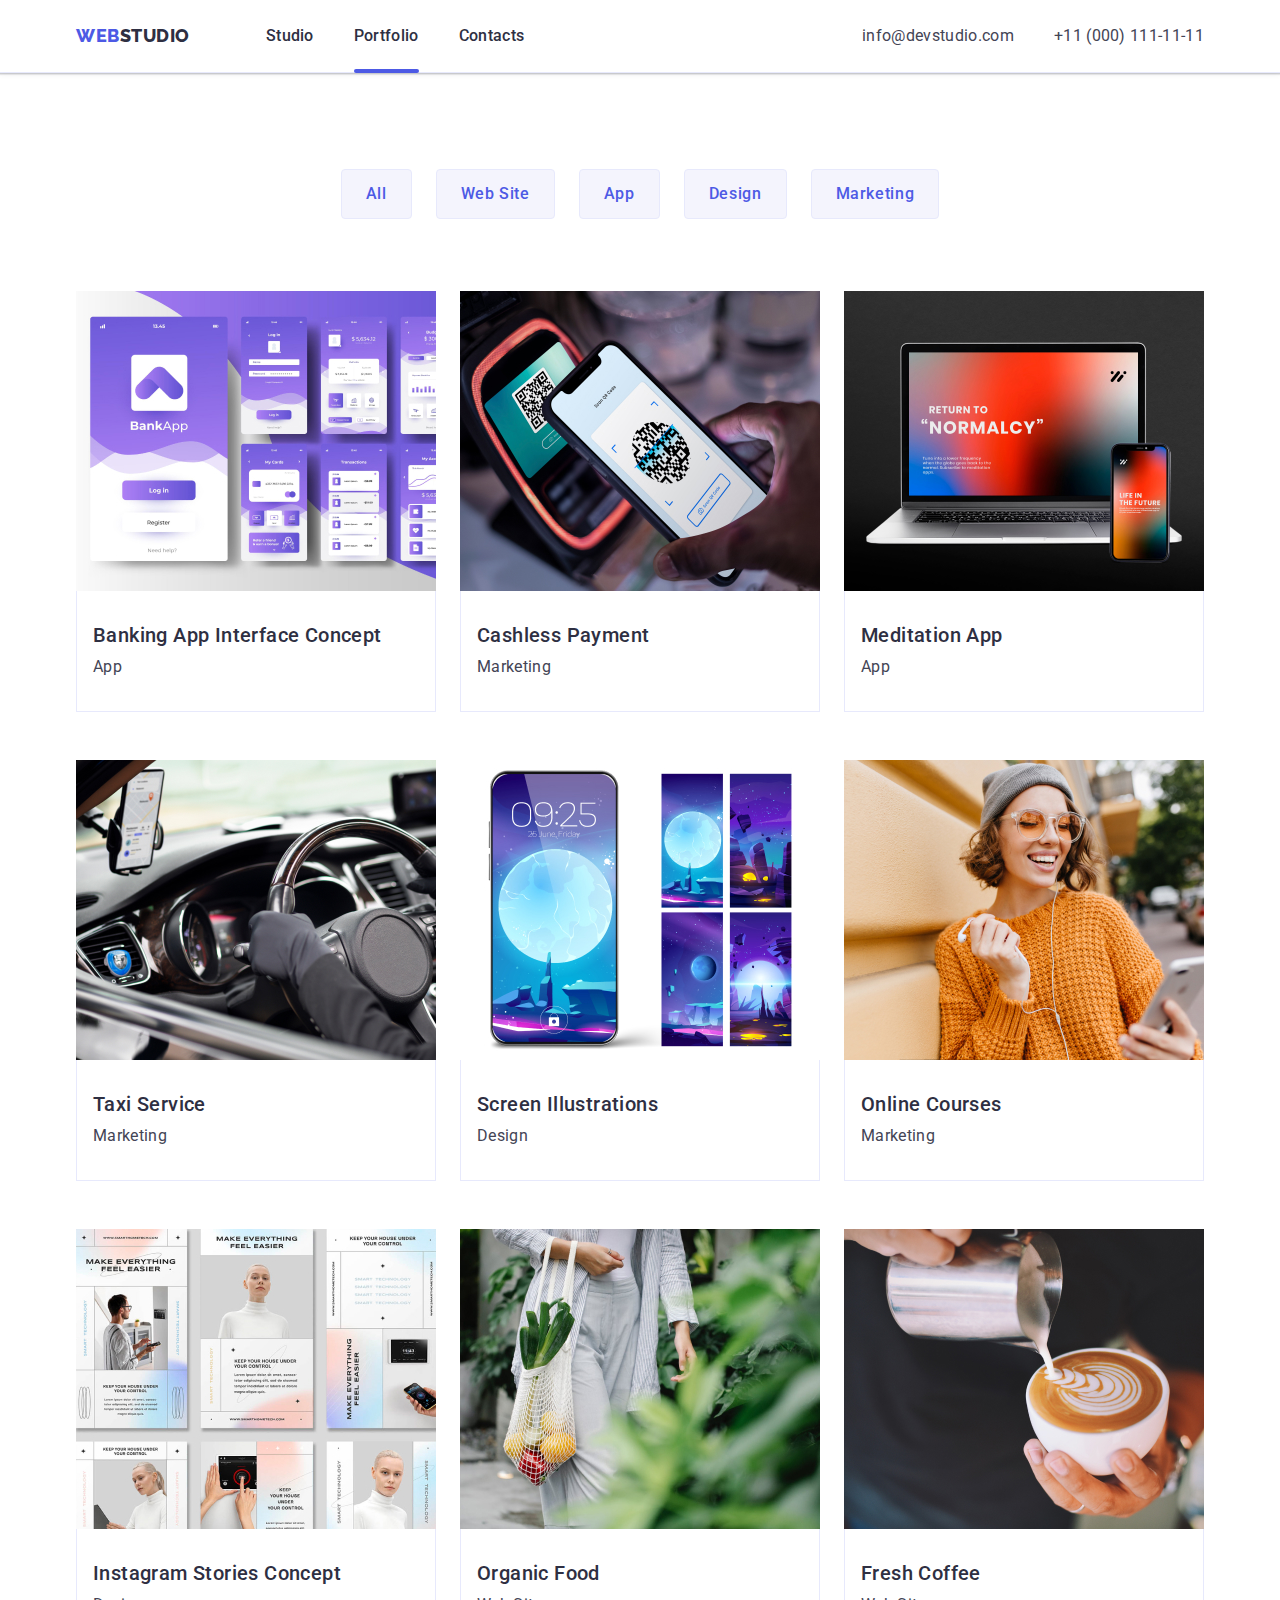
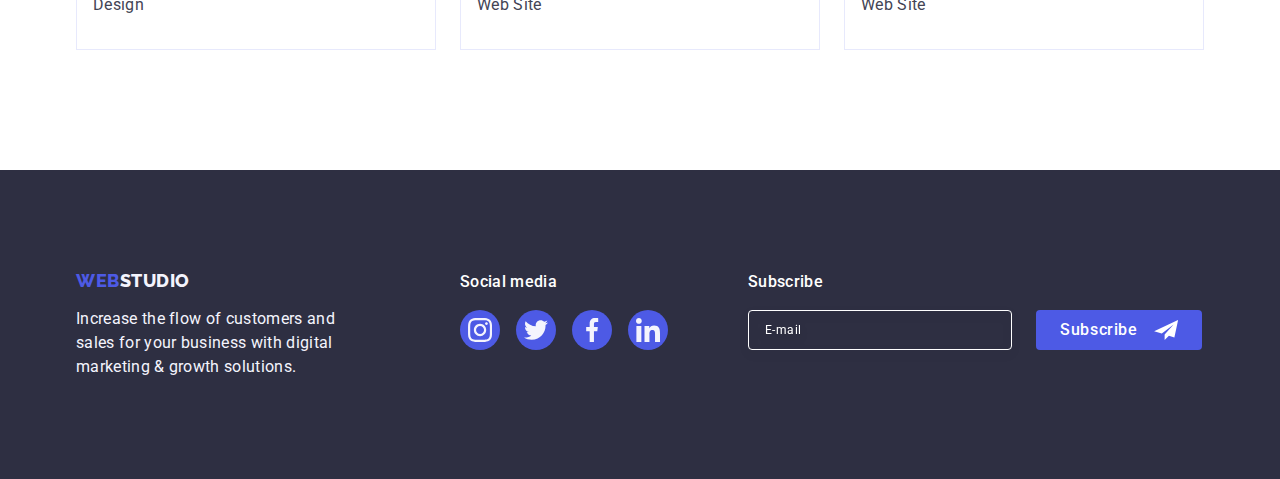
==== commit 954f30aa: "icons update" ====
--- a/portfolio.html
+++ b/portfolio.html
@@ -357,7 +357,7 @@
               <button class="footer-btn" type="submit">
                 Subscribe
                 <svg class="subscribe-icon" width="24" height="20">
-                  <use href="./images/subscribe.svg#icon-icon-subscribe"></use>
+                  <use href="./images/icons.svg#icon-icon-subscribe"></use>
                 </svg>
               </button>
             </li>
--- a/css/styles.css
+++ b/css/styles.css
@@ -485,7 +485,6 @@
 }
 .label-list {
   display: flex;
-  align-items: center;
   gap: 24px;
   list-style: none;
   padding: 0;
@@ -533,7 +532,7 @@
   background-color: var(--accent-hover-color);
 }
 .subscribe-icon {
-  margin: 10px 24px 10px 16px;
+  margin: 2px 24px 10px 16px;
   align-items: center;
   position: absolute;
   fill: currentColor;
@@ -813,6 +812,9 @@
   fill: currentColor;
   transition: fill var(--animation-transition);
 }
+.checkbox:focus + .checkbox-wrap > .my-checkbox {
+  outline: 1px solid var(--accent-color);
+}
 .checkbox:checked + .checkbox-wrap > .my-checkbox {
   background-color: var(--accent-hover-color);
   border: 1px solid var(--accent-hover-color);
